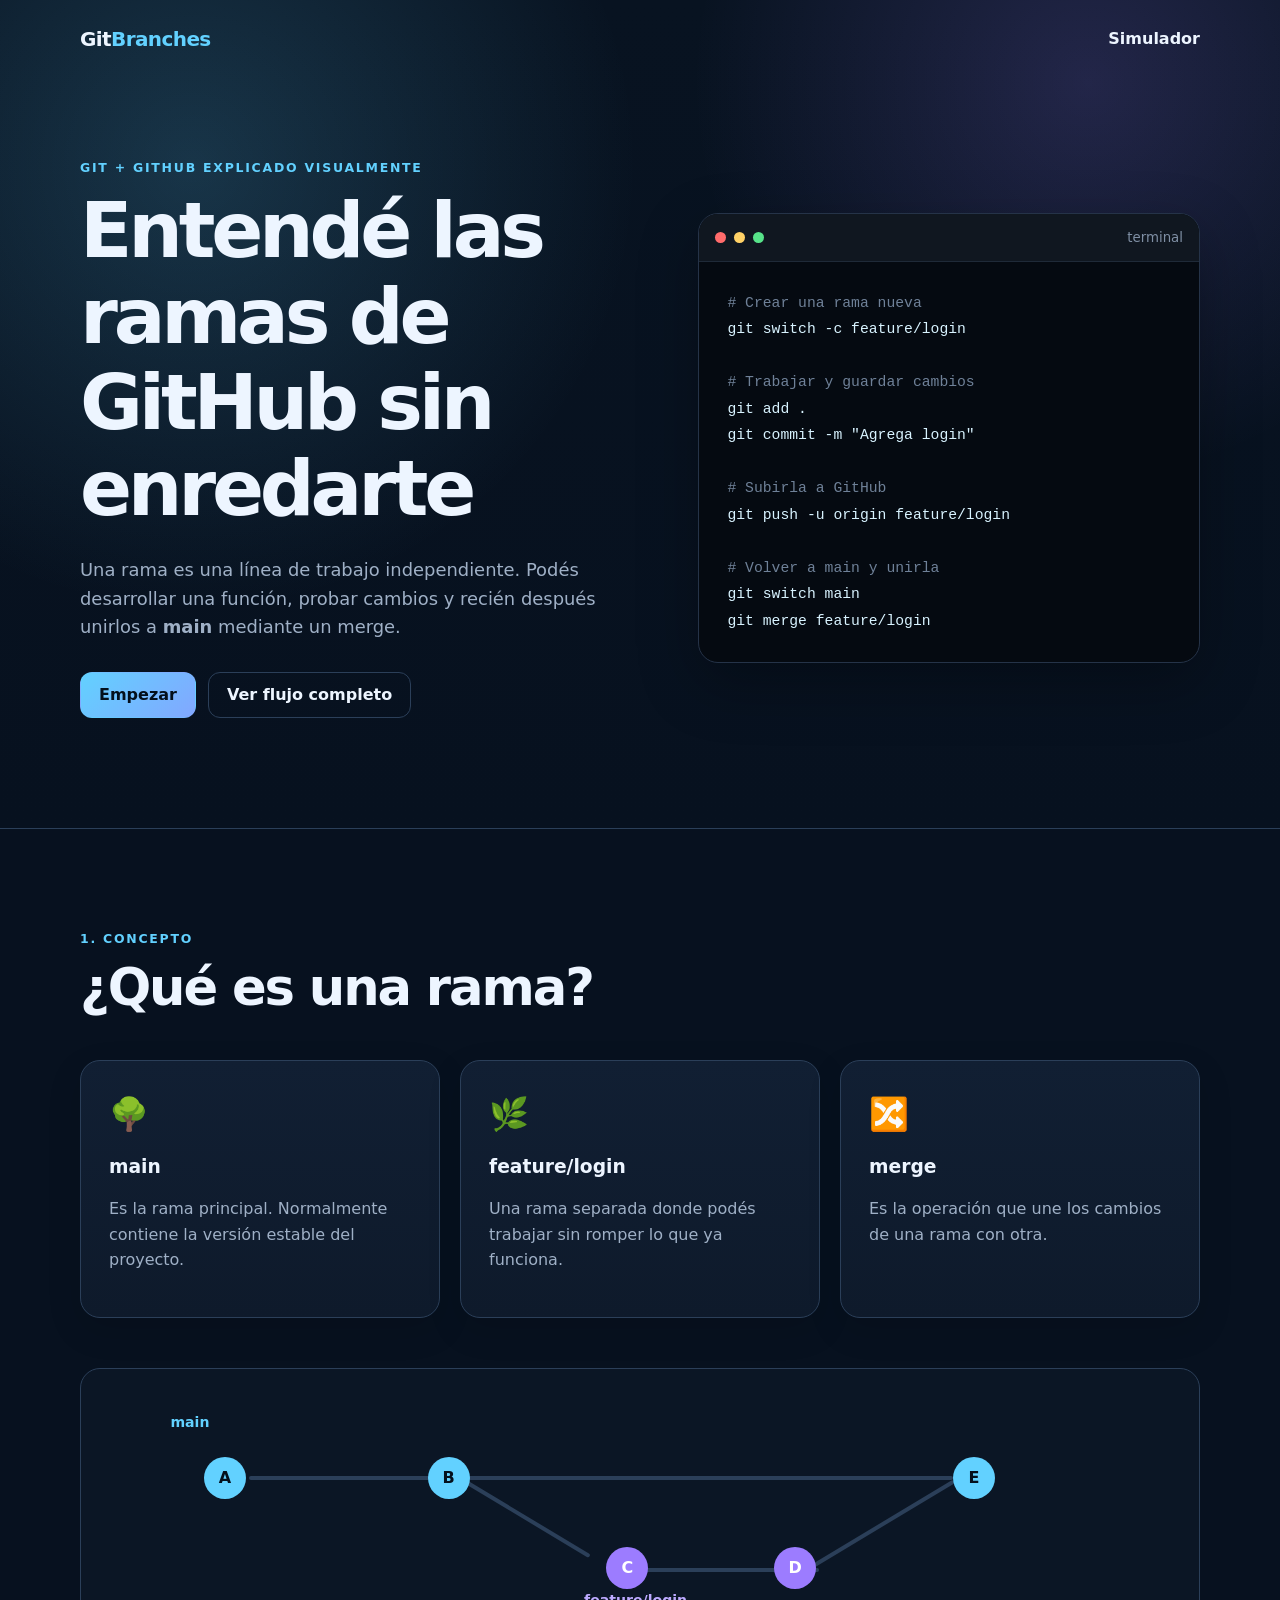
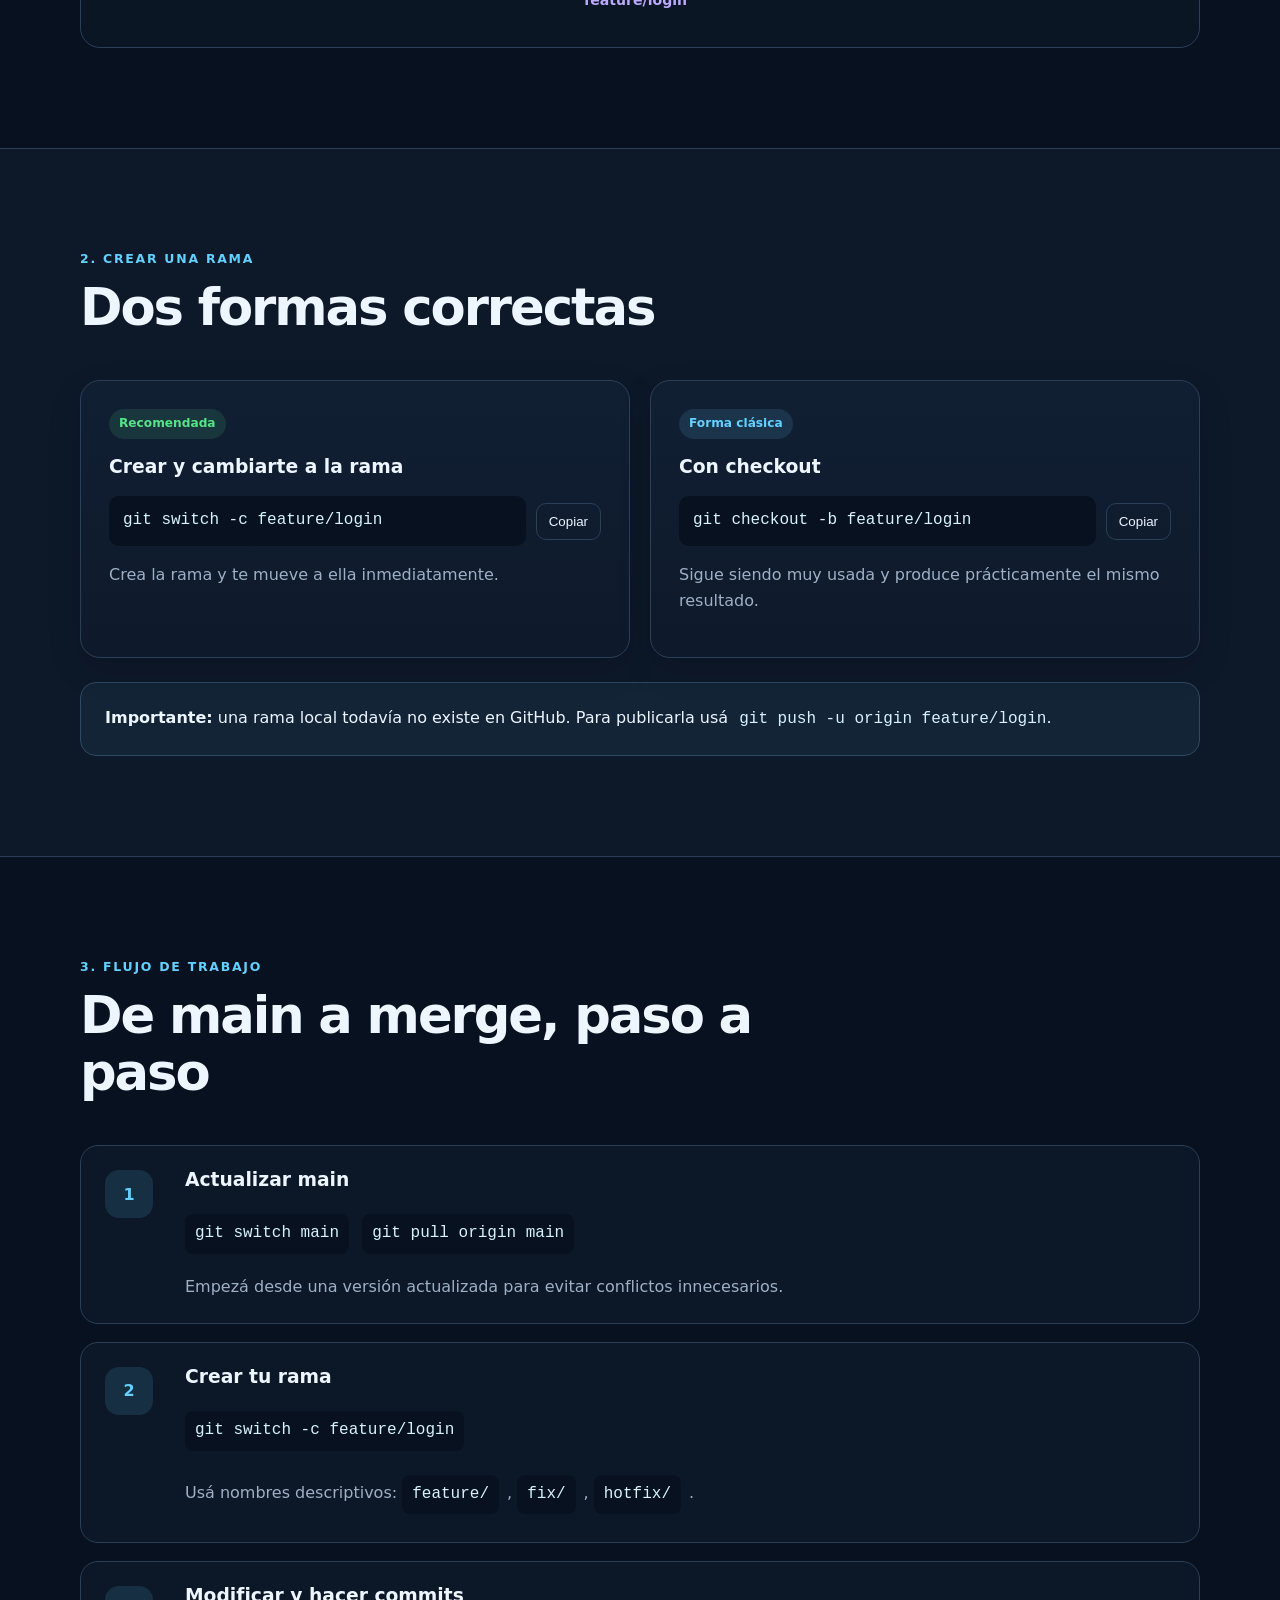
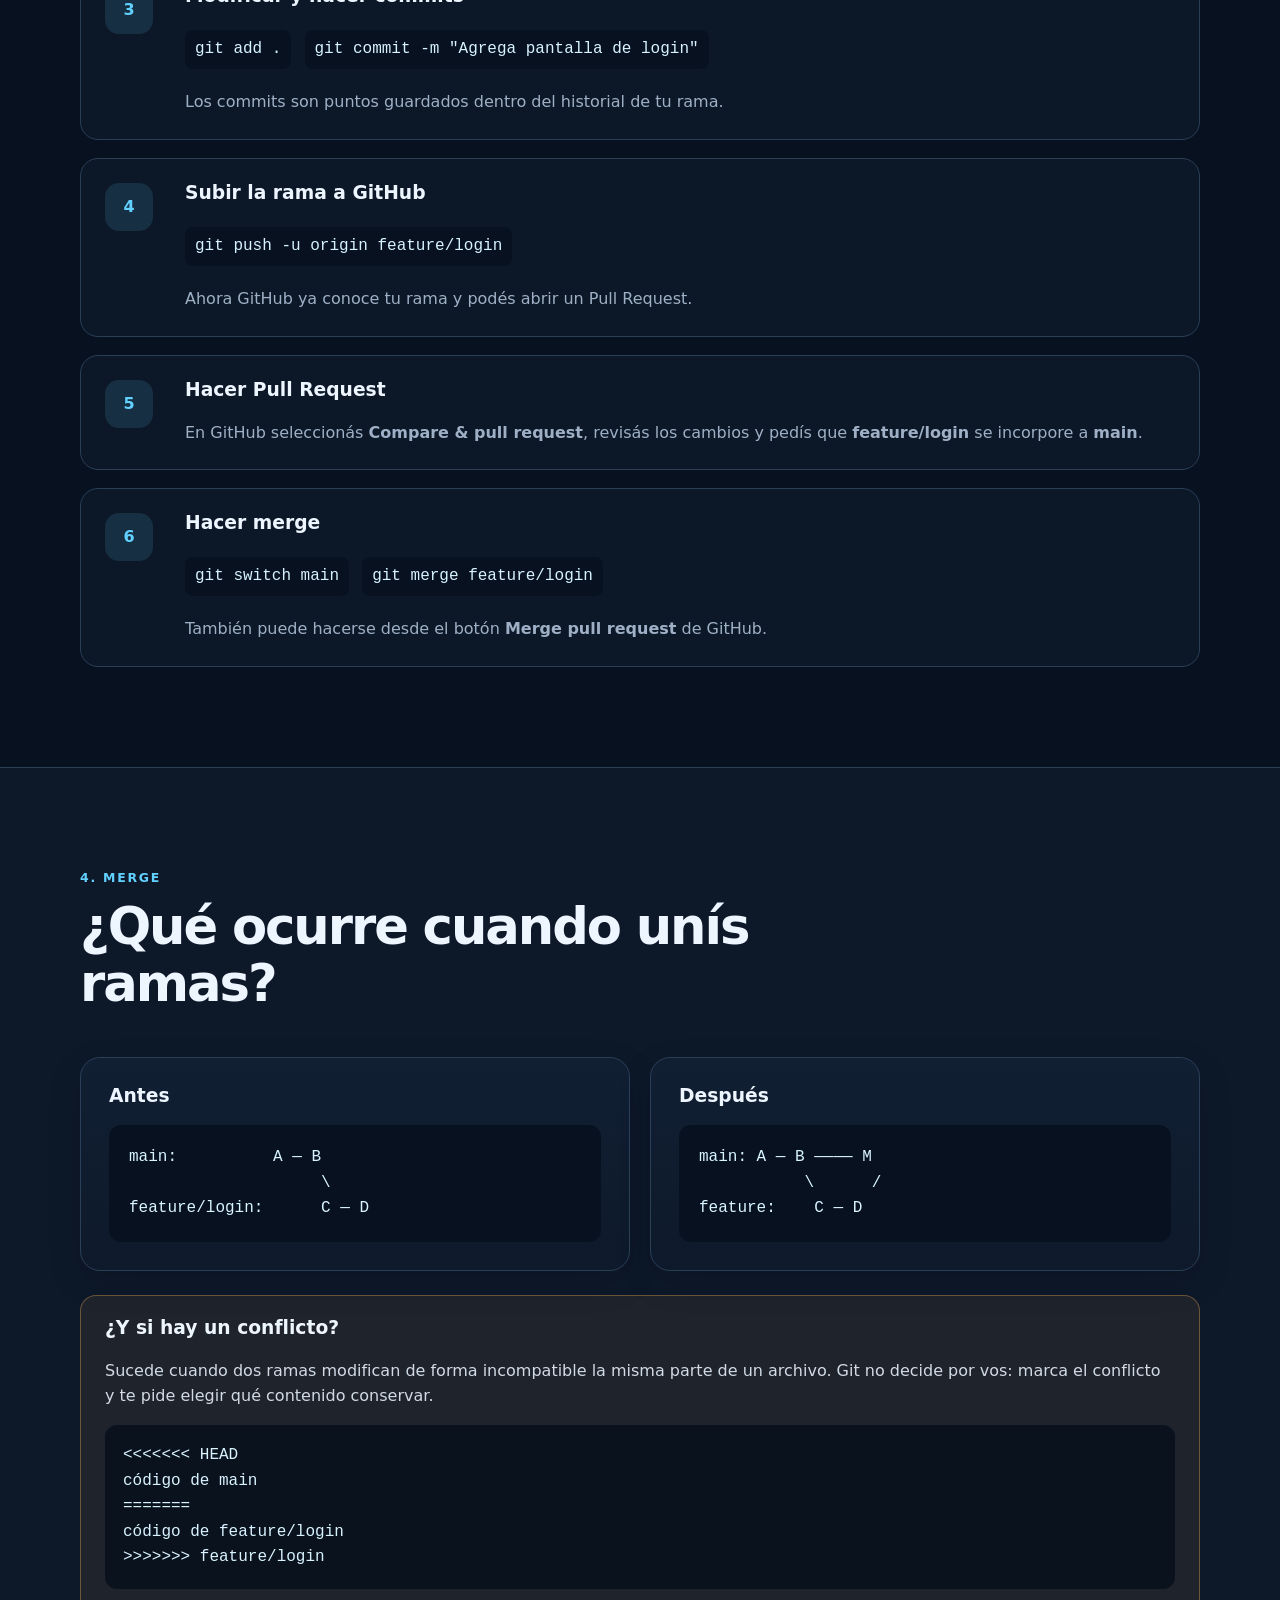
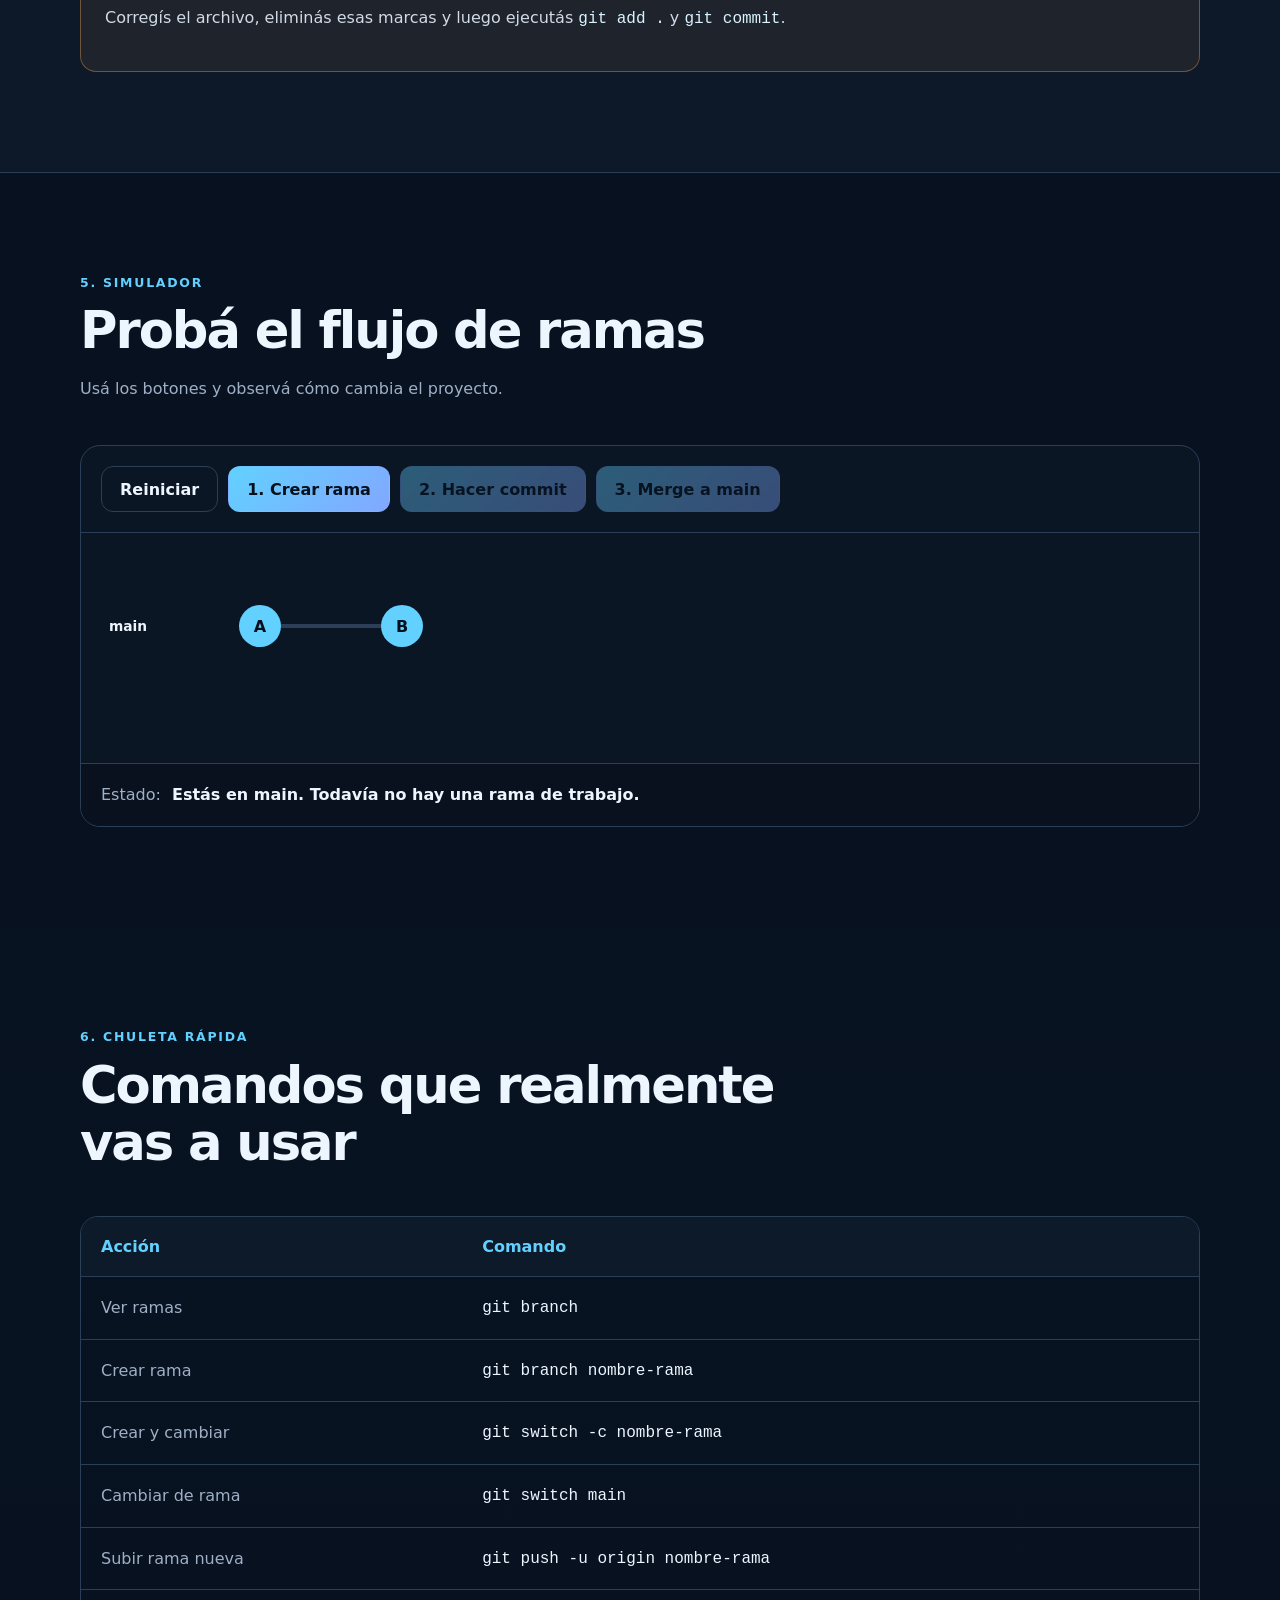
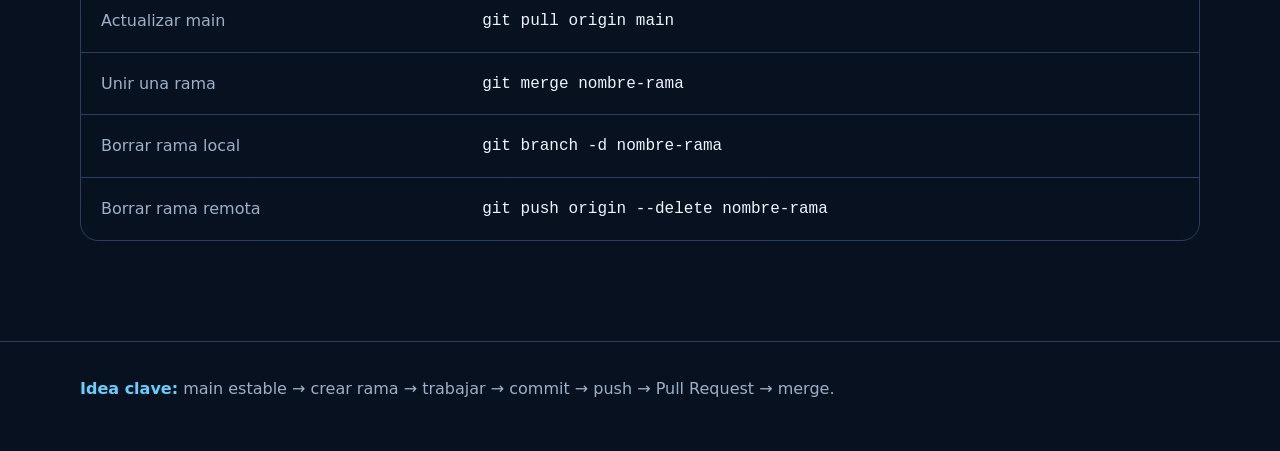
==== index.html @ 7e365fa4 "inicio" ====
<!DOCTYPE html>
<html lang="es">
<head>
  <meta charset="UTF-8" />
  <meta name="viewport" content="width=device-width, initial-scale=1.0" />
  <title>GitHub Branches — Guía Visual</title>
  <link rel="stylesheet" href="styles.css" />
</head>
<body>
  <header class="hero">
    <nav class="nav container">
      <div class="brand">Git<span>Branches</span></div>
      <a class="nav-link" href="#simulador">Simulador</a>
    </nav>

    <div class="container hero-grid">
      <section>
        <p class="eyebrow">Git + GitHub explicado visualmente</p>
        <h1>Entendé las ramas de GitHub sin enredarte</h1>
        <p class="hero-copy">
          Una rama es una línea de trabajo independiente. Podés desarrollar una función,
          probar cambios y recién después unirlos a <strong>main</strong> mediante un merge.
        </p>
        <div class="hero-actions">
          <a href="#concepto" class="btn btn-primary">Empezar</a>
          <a href="#flujo" class="btn btn-secondary">Ver flujo completo</a>
        </div>
      </section>

      <section class="terminal-card" aria-label="Ejemplo de comandos Git">
        <div class="terminal-top">
          <span></span><span></span><span></span>
          <small>terminal</small>
        </div>
        <pre><code><span class="muted"># Crear una rama nueva</span>
git switch -c feature/login

<span class="muted"># Trabajar y guardar cambios</span>
git add .
git commit -m "Agrega login"

<span class="muted"># Subirla a GitHub</span>
git push -u origin feature/login

<span class="muted"># Volver a main y unirla</span>
git switch main
git merge feature/login</code></pre>
      </section>
    </div>
  </header>

  <main>
    <section id="concepto" class="section container">
      <div class="section-heading">
        <p class="eyebrow">1. Concepto</p>
        <h2>¿Qué es una rama?</h2>
      </div>

      <div class="cards three">
        <article class="card">
          <div class="icon">🌳</div>
          <h3>main</h3>
          <p>Es la rama principal. Normalmente contiene la versión estable del proyecto.</p>
        </article>
        <article class="card">
          <div class="icon">🌿</div>
          <h3>feature/login</h3>
          <p>Una rama separada donde podés trabajar sin romper lo que ya funciona.</p>
        </article>
        <article class="card">
          <div class="icon">🔀</div>
          <h3>merge</h3>
          <p>Es la operación que une los cambios de una rama con otra.</p>
        </article>
      </div>

      <div class="branch-diagram" aria-label="Diagrama de ramas">
        <div class="branch-label main-label">main</div>
        <div class="commit main">A</div>
        <div class="line horizontal line-main-1"></div>
        <div class="commit main c2">B</div>
        <div class="line split-line"></div>
        <div class="line feature-line"></div>
        <div class="commit feature f1">C</div>
        <div class="line horizontal line-feature"></div>
        <div class="commit feature f2">D</div>
        <div class="line merge-line"></div>
        <div class="commit main c3">E</div>
        <div class="branch-label feature-label">feature/login</div>
      </div>
    </section>

    <section class="section alt" id="crear">
      <div class="container">
        <div class="section-heading">
          <p class="eyebrow">2. Crear una rama</p>
          <h2>Dos formas correctas</h2>
        </div>

        <div class="cards two">
          <article class="card code-card">
            <span class="pill">Recomendada</span>
            <h3>Crear y cambiarte a la rama</h3>
            <div class="command-row">
              <code>git switch -c feature/login</code>
              <button class="copy-btn" data-copy="git switch -c feature/login">Copiar</button>
            </div>
            <p>Crea la rama y te mueve a ella inmediatamente.</p>
          </article>

          <article class="card code-card">
            <span class="pill neutral">Forma clásica</span>
            <h3>Con checkout</h3>
            <div class="command-row">
              <code>git checkout -b feature/login</code>
              <button class="copy-btn" data-copy="git checkout -b feature/login">Copiar</button>
            </div>
            <p>Sigue siendo muy usada y produce prácticamente el mismo resultado.</p>
          </article>
        </div>

        <div class="tip">
          <strong>Importante:</strong> una rama local todavía no existe en GitHub. Para publicarla usá
          <code>git push -u origin feature/login</code>.
        </div>
      </div>
    </section>

    <section id="flujo" class="section container">
      <div class="section-heading">
        <p class="eyebrow">3. Flujo de trabajo</p>
        <h2>De main a merge, paso a paso</h2>
      </div>

      <div class="timeline">
        <article class="step">
          <span class="step-number">1</span>
          <div>
            <h3>Actualizar main</h3>
            <code>git switch main</code>
            <code>git pull origin main</code>
            <p>Empezá desde una versión actualizada para evitar conflictos innecesarios.</p>
          </div>
        </article>

        <article class="step">
          <span class="step-number">2</span>
          <div>
            <h3>Crear tu rama</h3>
            <code>git switch -c feature/login</code>
            <p>Usá nombres descriptivos: <code>feature/</code>, <code>fix/</code>, <code>hotfix/</code>.</p>
          </div>
        </article>

        <article class="step">
          <span class="step-number">3</span>
          <div>
            <h3>Modificar y hacer commits</h3>
            <code>git add .</code>
            <code>git commit -m "Agrega pantalla de login"</code>
            <p>Los commits son puntos guardados dentro del historial de tu rama.</p>
          </div>
        </article>

        <article class="step">
          <span class="step-number">4</span>
          <div>
            <h3>Subir la rama a GitHub</h3>
            <code>git push -u origin feature/login</code>
            <p>Ahora GitHub ya conoce tu rama y podés abrir un Pull Request.</p>
          </div>
        </article>

        <article class="step">
          <span class="step-number">5</span>
          <div>
            <h3>Hacer Pull Request</h3>
            <p>
              En GitHub seleccionás <strong>Compare & pull request</strong>, revisás los cambios y pedís que
              <strong>feature/login</strong> se incorpore a <strong>main</strong>.
            </p>
          </div>
        </article>

        <article class="step">
          <span class="step-number">6</span>
          <div>
            <h3>Hacer merge</h3>
            <code>git switch main</code>
            <code>git merge feature/login</code>
            <p>También puede hacerse desde el botón <strong>Merge pull request</strong> de GitHub.</p>
          </div>
        </article>
      </div>
    </section>

    <section class="section alt" id="merge">
      <div class="container">
        <div class="section-heading">
          <p class="eyebrow">4. Merge</p>
          <h2>¿Qué ocurre cuando unís ramas?</h2>
        </div>

        <div class="comparison">
          <article class="card">
            <h3>Antes</h3>
            <pre class="mini-terminal">main:          A — B
                    \
feature/login:      C — D</pre>
          </article>
          <article class="card">
            <h3>Después</h3>
            <pre class="mini-terminal">main: A — B ———— M
           \      /
feature:    C — D</pre>
          </article>
        </div>

        <div class="warning">
          <h3>¿Y si hay un conflicto?</h3>
          <p>
            Sucede cuando dos ramas modifican de forma incompatible la misma parte de un archivo.
            Git no decide por vos: marca el conflicto y te pide elegir qué contenido conservar.
          </p>
          <pre><code>&lt;&lt;&lt;&lt;&lt;&lt;&lt; HEAD
código de main
=======
código de feature/login
&gt;&gt;&gt;&gt;&gt;&gt;&gt; feature/login</code></pre>
          <p>
            Corregís el archivo, eliminás esas marcas y luego ejecutás
            <code>git add .</code> y <code>git commit</code>.
          </p>
        </div>
      </div>
    </section>

    <section id="simulador" class="section container">
      <div class="section-heading">
        <p class="eyebrow">5. Simulador</p>
        <h2>Probá el flujo de ramas</h2>
        <p>Usá los botones y observá cómo cambia el proyecto.</p>
      </div>

      <div class="simulator">
        <div class="sim-controls">
          <button id="resetBtn" class="btn btn-secondary">Reiniciar</button>
          <button id="branchBtn" class="btn btn-primary">1. Crear rama</button>
          <button id="commitBtn" class="btn btn-primary" disabled>2. Hacer commit</button>
          <button id="mergeBtn" class="btn btn-primary" disabled>3. Merge a main</button>
        </div>

        <div class="sim-stage">
          <div class="sim-row main-row">
            <strong>main</strong>
            <div class="sim-node">A</div>
            <div class="sim-path"></div>
            <div class="sim-node">B</div>
            <div id="mergePath" class="sim-path hidden"></div>
            <div id="mergeNode" class="sim-node merge-node hidden">M</div>
          </div>

          <div id="featureRow" class="sim-row feature-row hidden">
            <strong>feature/login</strong>
            <div class="spacer"></div>
            <div class="branch-drop"></div>
            <div id="featureNode" class="sim-node feature-node">C</div>
            <div id="featureCommitPath" class="sim-path hidden"></div>
            <div id="featureCommitNode" class="sim-node feature-node hidden">D</div>
          </div>
        </div>

        <div class="sim-status">
          <span>Estado:</span>
          <strong id="simStatus">Estás en main. Todavía no hay una rama de trabajo.</strong>
        </div>
      </div>
    </section>

    <section class="section cheat-section">
      <div class="container">
        <div class="section-heading">
          <p class="eyebrow">6. Chuleta rápida</p>
          <h2>Comandos que realmente vas a usar</h2>
        </div>

        <div class="table-wrap">
          <table>
            <thead>
              <tr>
                <th>Acción</th>
                <th>Comando</th>
              </tr>
            </thead>
            <tbody>
              <tr><td>Ver ramas</td><td><code>git branch</code></td></tr>
              <tr><td>Crear rama</td><td><code>git branch nombre-rama</code></td></tr>
              <tr><td>Crear y cambiar</td><td><code>git switch -c nombre-rama</code></td></tr>
              <tr><td>Cambiar de rama</td><td><code>git switch main</code></td></tr>
              <tr><td>Subir rama nueva</td><td><code>git push -u origin nombre-rama</code></td></tr>
              <tr><td>Actualizar main</td><td><code>git pull origin main</code></td></tr>
              <tr><td>Unir una rama</td><td><code>git merge nombre-rama</code></td></tr>
              <tr><td>Borrar rama local</td><td><code>git branch -d nombre-rama</code></td></tr>
              <tr><td>Borrar rama remota</td><td><code>git push origin --delete nombre-rama</code></td></tr>
            </tbody>
          </table>
        </div>
      </div>
    </section>
  </main>

  <footer>
    <div class="container">
      <strong>Idea clave:</strong> main estable → crear rama → trabajar → commit → push → Pull Request → merge.
    </div>
  </footer>

  <div id="toast" class="toast">Comando copiado</div>
  <script src="script.js"></script>
</body>
</html>
---- styles.css ----
:root {
  --bg: #07111f;
  --bg-soft: #0d1829;
  --panel: #111f33;
  --panel-2: #17283f;
  --text: #edf5ff;
  --muted: #9fb0c6;
  --accent: #62d1ff;
  --accent-2: #9c7cff;
  --green: #57e389;
  --orange: #ffb454;
  --red: #ff6b7a;
  --line: #2b3f59;
  --radius: 20px;
  --shadow: 0 20px 60px rgba(0, 0, 0, .28);
}

* { box-sizing: border-box; }
html { scroll-behavior: smooth; }
body {
  margin: 0;
  font-family: Inter, ui-sans-serif, system-ui, -apple-system, BlinkMacSystemFont, "Segoe UI", sans-serif;
  color: var(--text);
  background: var(--bg);
  line-height: 1.6;
}

code, pre { font-family: "SFMono-Regular", Consolas, "Liberation Mono", monospace; }
code { color: #d8f3ff; }

.container { width: min(1120px, calc(100% - 40px)); margin: 0 auto; }

.hero {
  min-height: 92vh;
  background:
    radial-gradient(circle at 15% 20%, rgba(98, 209, 255, .18), transparent 35%),
    radial-gradient(circle at 85% 10%, rgba(156, 124, 255, .18), transparent 30%),
    linear-gradient(180deg, #081321 0%, var(--bg) 100%);
  border-bottom: 1px solid var(--line);
}

.nav {
  height: 78px;
  display: flex;
  align-items: center;
  justify-content: space-between;
}

.brand { font-size: 1.25rem; font-weight: 800; letter-spacing: -.03em; }
.brand span { color: var(--accent); }
.nav-link { color: var(--text); text-decoration: none; font-weight: 700; }

.hero-grid {
  min-height: calc(92vh - 78px);
  display: grid;
  grid-template-columns: 1.05fr .95fr;
  gap: 64px;
  align-items: center;
  padding: 70px 0 100px;
}

.eyebrow {
  margin: 0 0 10px;
  color: var(--accent);
  text-transform: uppercase;
  letter-spacing: .14em;
  font-size: .78rem;
  font-weight: 800;
}

h1, h2, h3 { line-height: 1.12; }
h1 { font-size: clamp(3rem, 6vw, 5.9rem); letter-spacing: -.055em; margin: 0 0 24px; }
h2 { font-size: clamp(2rem, 4vw, 3.4rem); letter-spacing: -.04em; margin: 0; }
h3 { margin-top: 0; }
.hero-copy { max-width: 650px; color: var(--muted); font-size: 1.12rem; }
.hero-actions { display: flex; flex-wrap: wrap; gap: 12px; margin-top: 30px; }

.btn {
  display: inline-flex;
  align-items: center;
  justify-content: center;
  min-height: 46px;
  padding: 0 18px;
  border-radius: 12px;
  border: 1px solid transparent;
  cursor: pointer;
  font: inherit;
  font-weight: 800;
  text-decoration: none;
  transition: transform .2s ease, opacity .2s ease, border-color .2s ease;
}
.btn:hover { transform: translateY(-2px); }
.btn:disabled { opacity: .38; cursor: not-allowed; transform: none; }
.btn-primary { background: linear-gradient(135deg, var(--accent), #82a7ff); color: #04101c; }
.btn-secondary { background: transparent; color: var(--text); border-color: var(--line); }

.terminal-card {
  border-radius: var(--radius);
  background: #050a11;
  border: 1px solid #253348;
  box-shadow: var(--shadow);
  overflow: hidden;
}
.terminal-top {
  display: flex;
  align-items: center;
  gap: 8px;
  padding: 13px 16px;
  background: #101720;
  border-bottom: 1px solid #1f2a38;
}
.terminal-top span { width: 11px; height: 11px; border-radius: 50%; background: #ff6b6b; }
.terminal-top span:nth-child(2) { background: #ffd166; }
.terminal-top span:nth-child(3) { background: #57e389; }
.terminal-top small { margin-left: auto; color: #7f8fa4; }
.terminal-card pre { margin: 0; padding: 28px; overflow-x: auto; font-size: .92rem; line-height: 1.8; }
.muted { color: #6f8198; }

.section { padding: 100px 0; }
.section.alt { background: var(--bg-soft); border-block: 1px solid var(--line); }
.section-heading { max-width: 760px; margin-bottom: 44px; }
.section-heading > p:last-child { color: var(--muted); }

.cards { display: grid; gap: 20px; }
.cards.three { grid-template-columns: repeat(3, 1fr); }
.cards.two { grid-template-columns: repeat(2, 1fr); }
.card {
  padding: 28px;
  background: linear-gradient(180deg, var(--panel), #0e1a2b);
  border: 1px solid var(--line);
  border-radius: var(--radius);
  box-shadow: 0 12px 35px rgba(0, 0, 0, .12);
}
.card p { color: var(--muted); }
.icon { font-size: 2rem; margin-bottom: 16px; }

.branch-diagram {
  position: relative;
  height: 280px;
  margin-top: 50px;
  background: #0b1625;
  border: 1px solid var(--line);
  border-radius: var(--radius);
  overflow: hidden;
}
.commit {
  position: absolute;
  width: 42px;
  height: 42px;
  border-radius: 50%;
  display: grid;
  place-items: center;
  font-weight: 900;
  z-index: 2;
}
.commit.main { background: var(--accent); color: #04101c; top: 88px; left: 11%; }
.commit.c2 { left: 31%; }
.commit.c3 { left: 78%; }
.commit.feature { background: var(--accent-2); top: 178px; color: white; }
.commit.f1 { left: 47%; }
.commit.f2 { left: 62%; }
.line { position: absolute; height: 4px; background: var(--line); border-radius: 999px; transform-origin: left center; }
.line-main-1 { top: 107px; left: 15%; width: 63%; }
.split-line { top: 108px; left: 34%; width: 150px; transform: rotate(31deg); }
.feature-line { top: 199px; left: 50%; width: 16%; }
.merge-line { top: 198px; left: 65%; width: 170px; transform: rotate(-31deg); }
.branch-label { position: absolute; font-weight: 800; font-size: .88rem; }
.main-label { top: 42px; left: 8%; color: var(--accent); }
.feature-label { top: 220px; left: 45%; color: #bdaaff; }

.pill {
  display: inline-block;
  padding: 5px 10px;
  margin-bottom: 18px;
  border-radius: 999px;
  background: rgba(87, 227, 137, .12);
  color: var(--green);
  font-size: .76rem;
  font-weight: 800;
}
.pill.neutral { background: rgba(98, 209, 255, .12); color: var(--accent); }
.command-row { display: flex; gap: 10px; align-items: center; margin: 16px 0; }
.command-row code { flex: 1; padding: 12px 14px; border-radius: 10px; background: #07111f; overflow-x: auto; }
.copy-btn { border: 1px solid var(--line); background: transparent; color: var(--text); border-radius: 10px; padding: 10px 12px; cursor: pointer; }
.tip, .warning {
  margin-top: 24px;
  padding: 22px 24px;
  border-radius: 16px;
  border: 1px solid #2f4963;
  background: rgba(98, 209, 255, .06);
}
.tip code { margin-left: 6px; }

.timeline { position: relative; display: grid; gap: 18px; }
.step {
  display: grid;
  grid-template-columns: 58px 1fr;
  gap: 22px;
  padding: 24px;
  border-radius: 18px;
  background: #0c1828;
  border: 1px solid var(--line);
}
.step-number {
  width: 48px;
  height: 48px;
  border-radius: 14px;
  display: grid;
  place-items: center;
  background: rgba(98, 209, 255, .12);
  color: var(--accent);
  font-weight: 900;
}
.step code { display: inline-block; margin: 4px 8px 4px 0; padding: 7px 10px; background: #07111f; border-radius: 8px; }
.step p { color: var(--muted); margin-bottom: 0; }

.comparison { display: grid; grid-template-columns: 1fr 1fr; gap: 20px; }
.mini-terminal { padding: 20px; margin: 0; border-radius: 12px; background: #07111f; color: #d9f5ff; overflow-x: auto; }
.warning { border-color: rgba(255, 180, 84, .35); background: rgba(255, 180, 84, .07); }
.warning pre { overflow-x: auto; background: #0a121d; padding: 18px; border-radius: 12px; }
.warning p { color: #d1dae5; }

.simulator {
  border: 1px solid var(--line);
  border-radius: var(--radius);
  overflow: hidden;
  background: #0b1625;
}
.sim-controls { display: flex; flex-wrap: wrap; gap: 10px; padding: 20px; border-bottom: 1px solid var(--line); }
.sim-stage { padding: 48px 28px; min-height: 230px; overflow-x: auto; }
.sim-row { min-width: 700px; height: 90px; display: flex; align-items: center; }
.sim-row strong { width: 130px; font-size: .86rem; }
.sim-node { width: 42px; height: 42px; border-radius: 50%; display: grid; place-items: center; font-weight: 900; color: #04101c; background: var(--accent); flex: 0 0 auto; }
.feature-node { background: var(--accent-2); color: white; }
.merge-node { background: var(--green); }
.sim-path { width: 100px; height: 4px; background: var(--line); flex: 0 0 auto; }
.spacer { width: 142px; flex: 0 0 auto; }
.branch-drop { width: 54px; height: 42px; border-left: 4px solid var(--accent-2); border-bottom: 4px solid var(--accent-2); transform: translateY(-23px); flex: 0 0 auto; }
.hidden { display: none !important; }
.sim-status { padding: 18px 20px; border-top: 1px solid var(--line); background: #08111d; color: var(--muted); }
.sim-status strong { color: var(--text); margin-left: 6px; }

.cheat-section { background: linear-gradient(180deg, #081321, #07111f); }
.table-wrap { overflow-x: auto; border: 1px solid var(--line); border-radius: 18px; }
table { width: 100%; border-collapse: collapse; min-width: 650px; }
th, td { padding: 17px 20px; text-align: left; border-bottom: 1px solid var(--line); }
th { color: var(--accent); background: #0d1a2a; }
td { color: var(--muted); }
td code { color: var(--text); }
tr:last-child td { border-bottom: 0; }

footer { padding: 34px 0 50px; border-top: 1px solid var(--line); color: var(--muted); }
footer strong { color: var(--accent); }

.toast {
  position: fixed;
  right: 24px;
  bottom: 24px;
  padding: 12px 16px;
  border-radius: 12px;
  background: #e7f8ff;
  color: #07111f;
  font-weight: 800;
  opacity: 0;
  transform: translateY(12px);
  pointer-events: none;
  transition: .25s ease;
}
.toast.show { opacity: 1; transform: translateY(0); }

@media (max-width: 860px) {
  .hero-grid, .cards.three, .cards.two, .comparison { grid-template-columns: 1fr; }
  .hero-grid { gap: 36px; }
  .branch-diagram { transform-origin: top left; }
}

@media (max-width: 620px) {
  .container { width: min(100% - 24px, 1120px); }
  .section { padding: 72px 0; }
  h1 { font-size: 3.25rem; }
  .hero-grid { padding-top: 35px; }
  .step { grid-template-columns: 1fr; }
  .command-row { align-items: stretch; flex-direction: column; }
  .copy-btn { width: 100%; }
  .branch-diagram { height: 240px; }
}
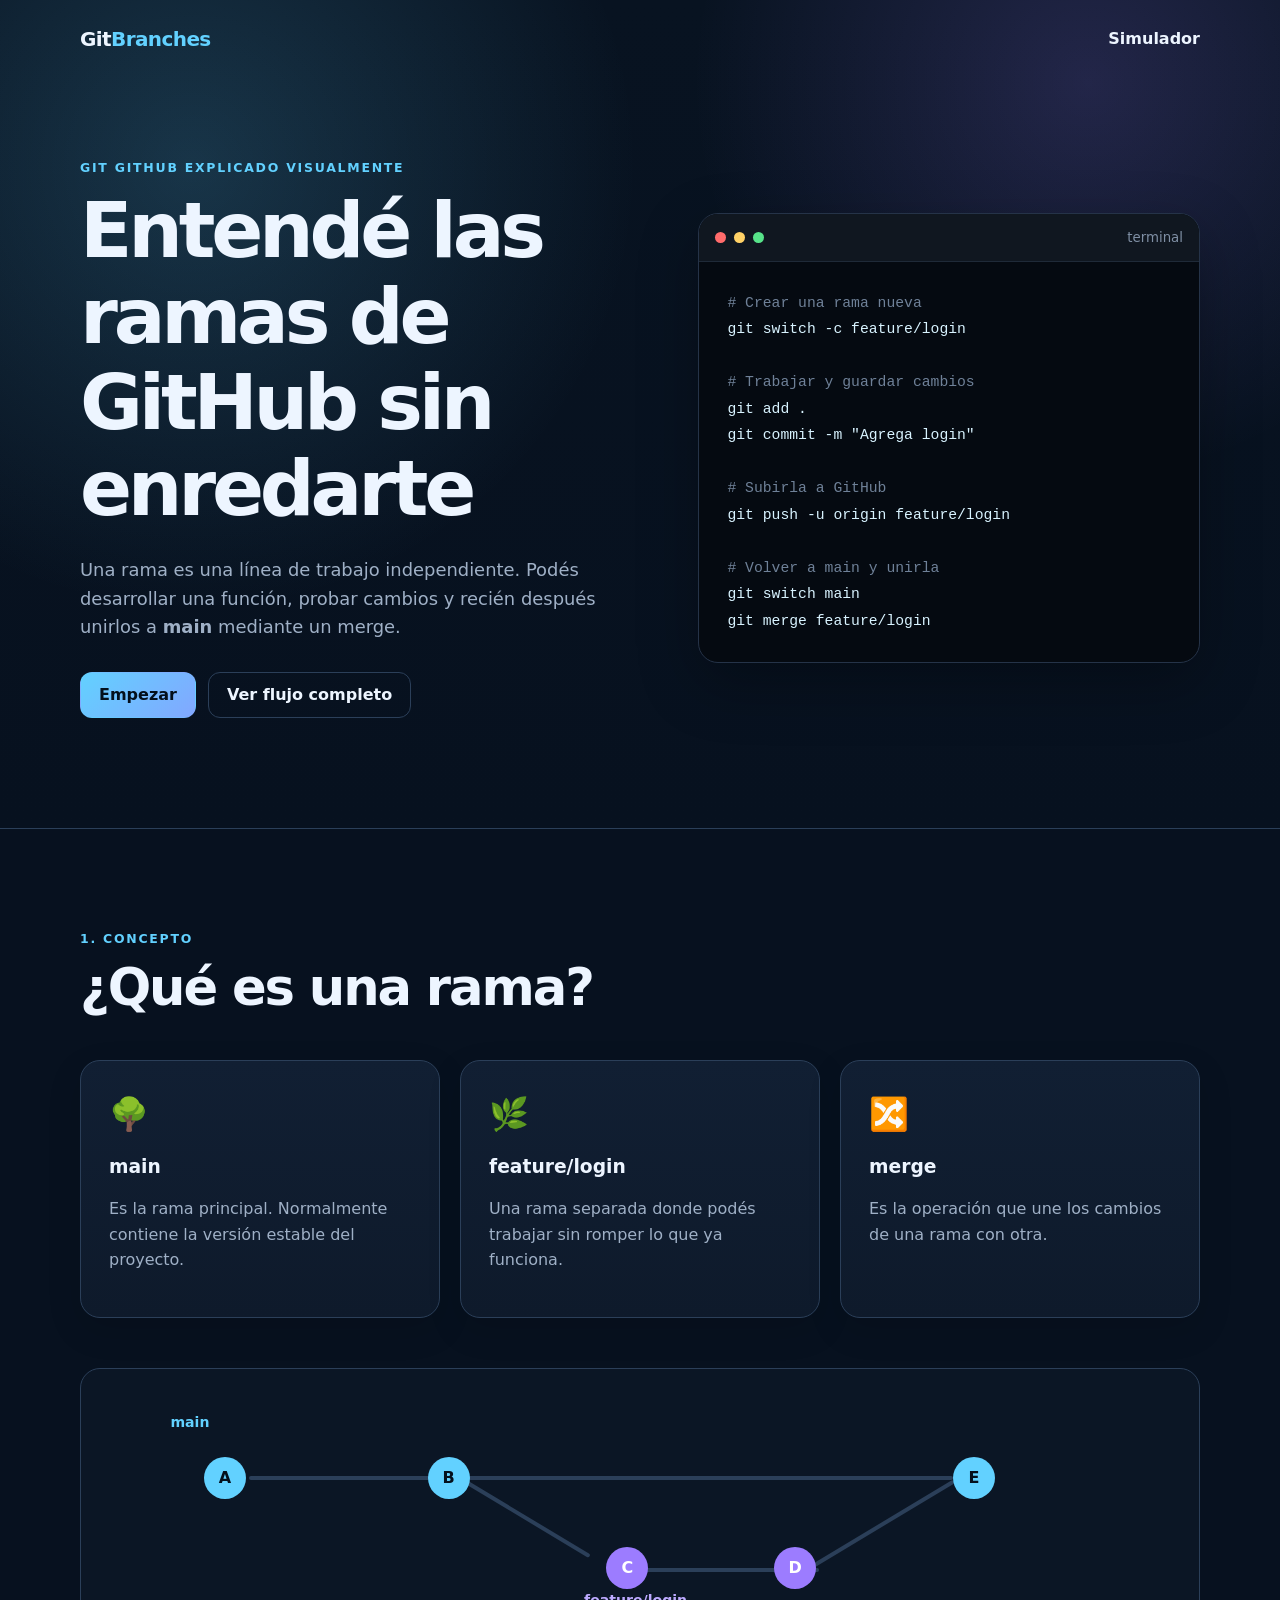
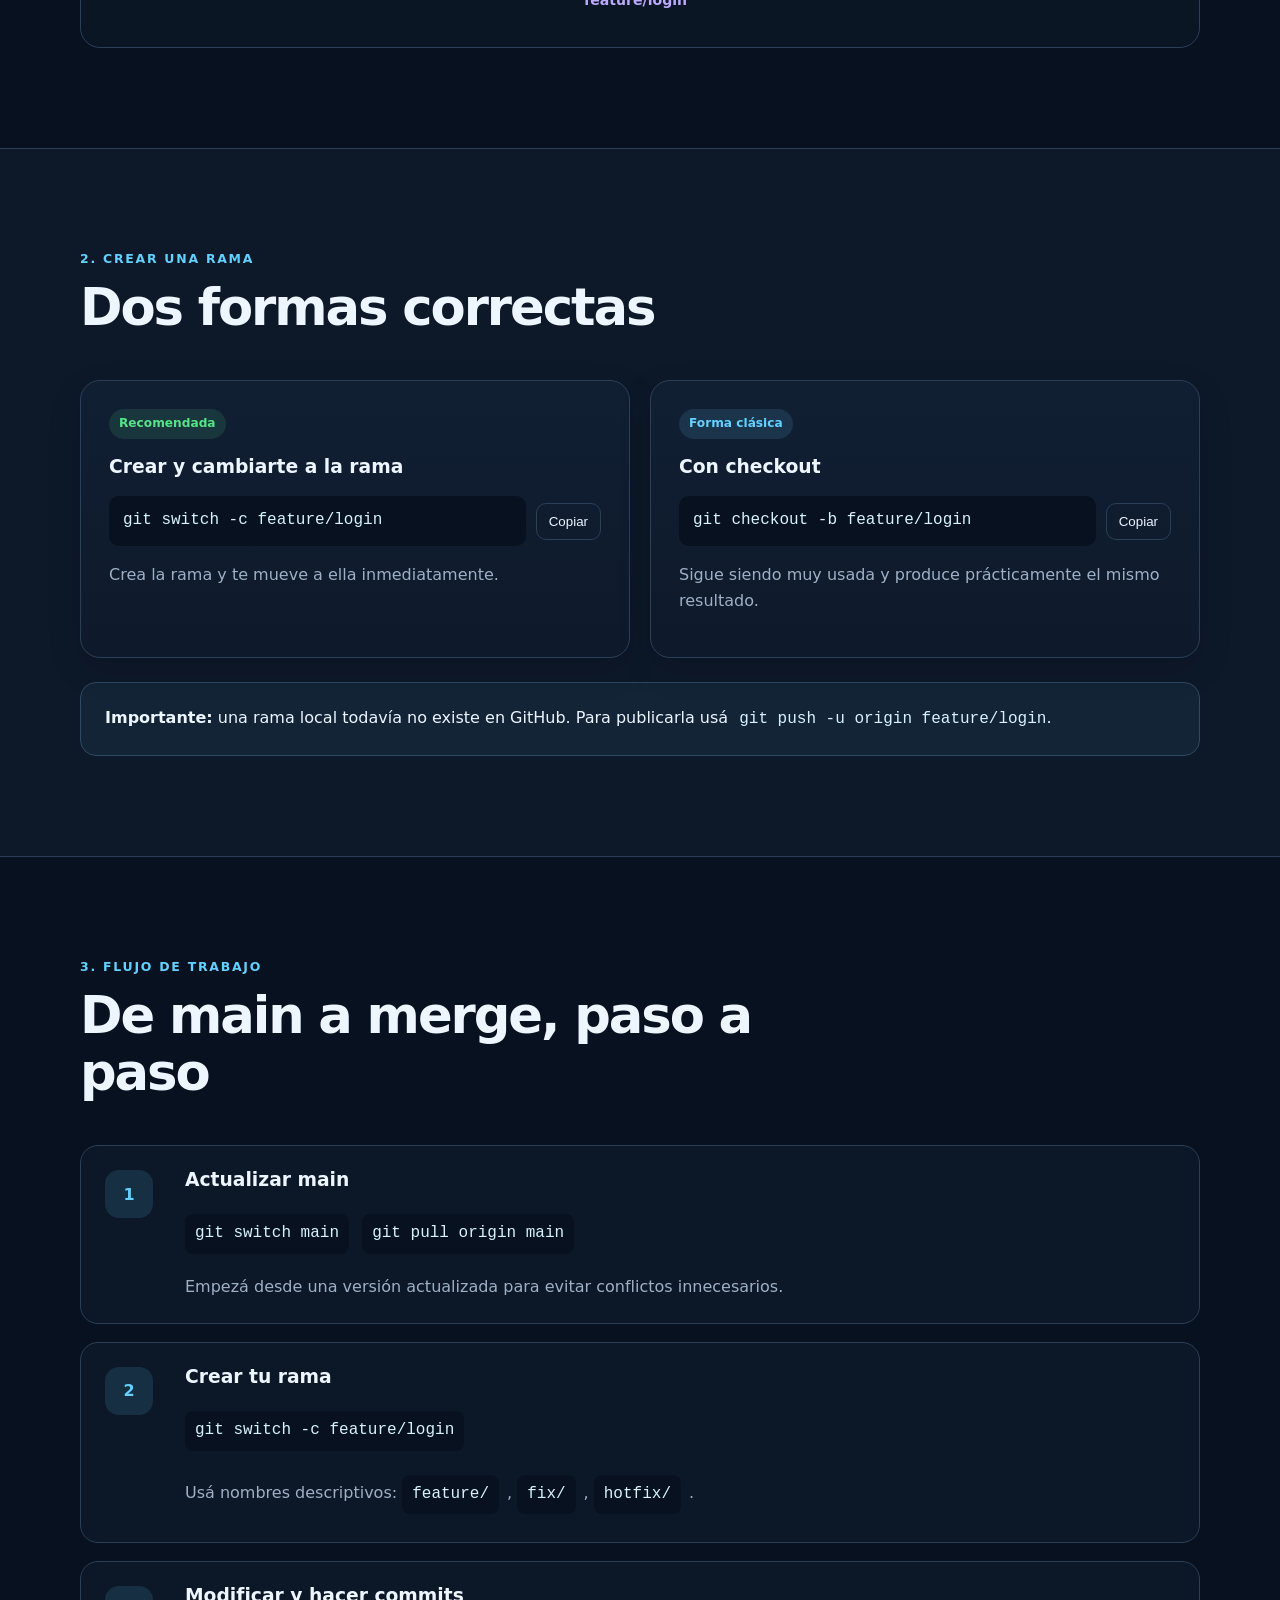
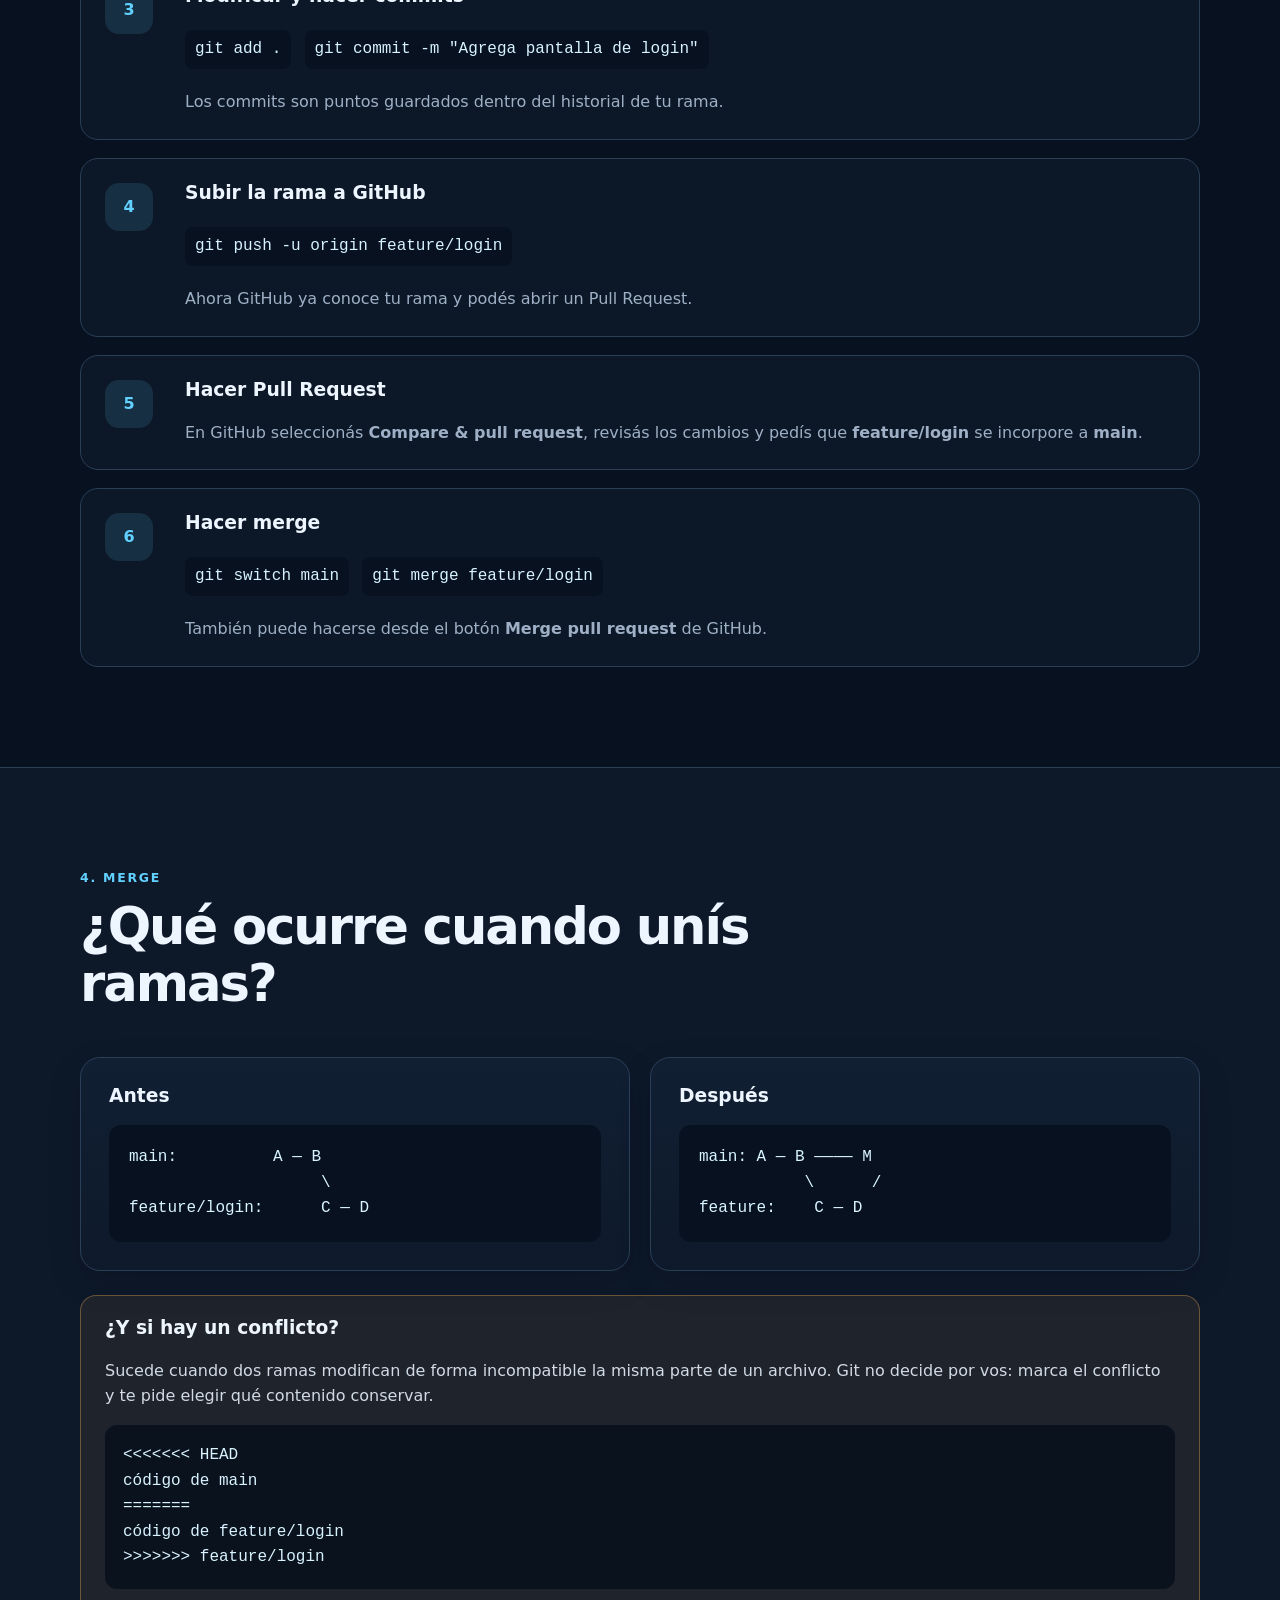
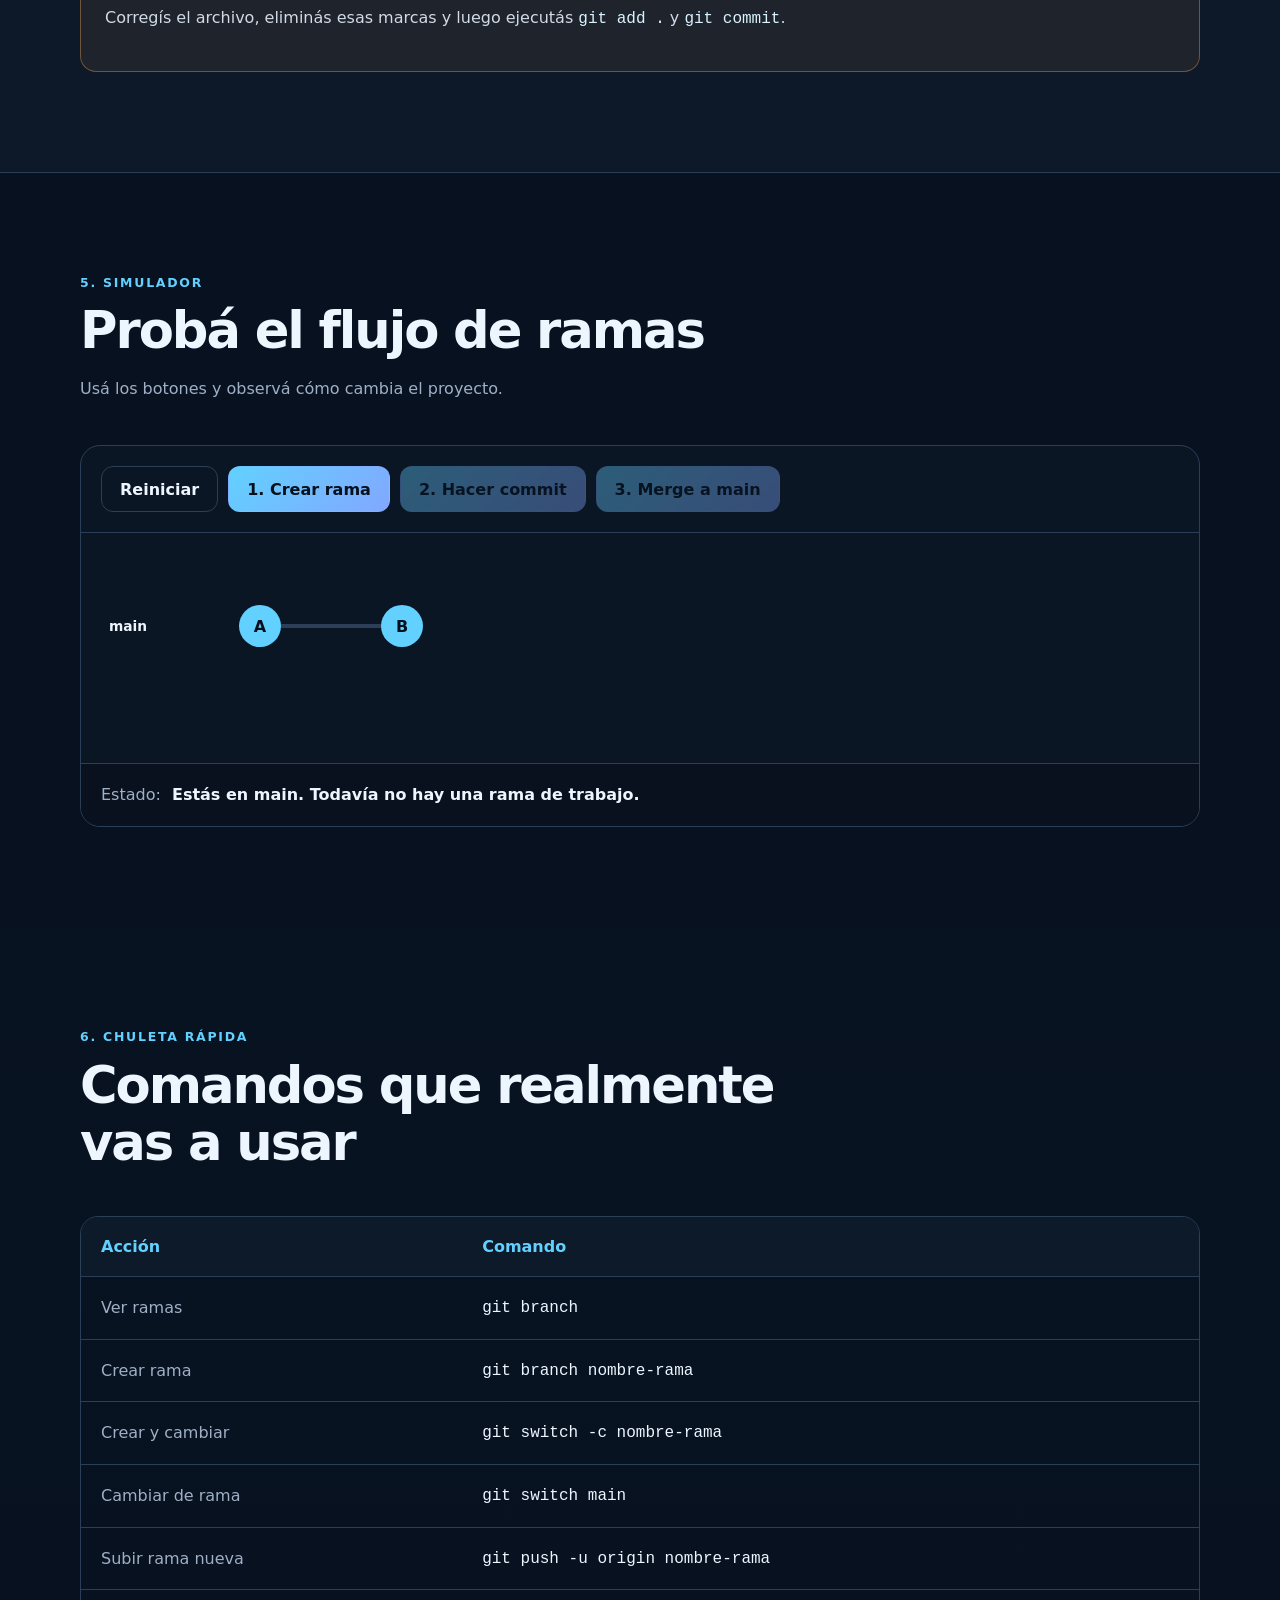
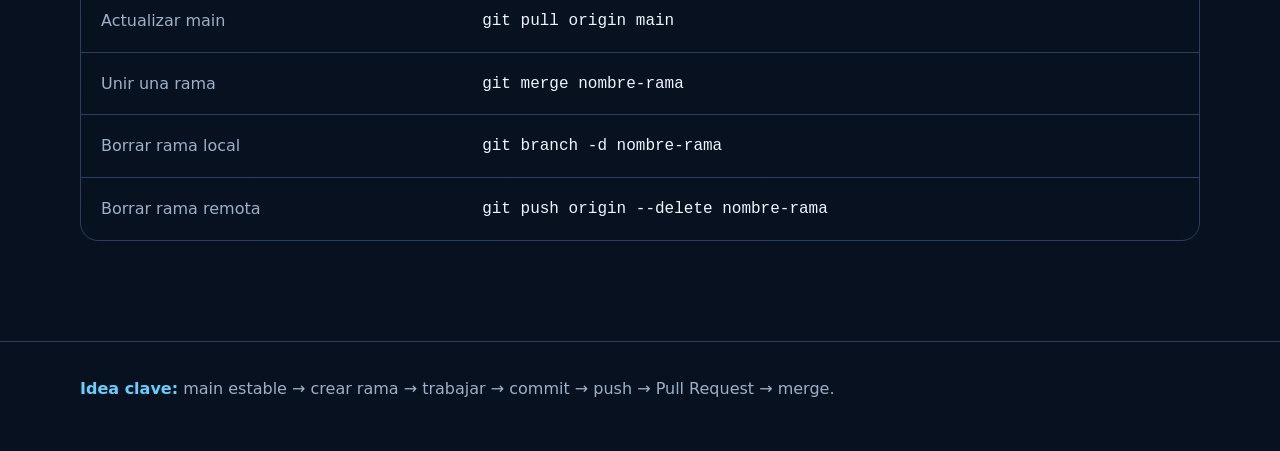
==== commit b941b130: "cambio misterioso" ====
--- a/index.html
+++ b/index.html
@@ -15,7 +15,7 @@
 
     <div class="container hero-grid">
       <section>
-        <p class="eyebrow">Git + GitHub explicado visualmente</p>
+        <p class="eyebrow">Git GitHub explicado visualmente</p>
         <h1>Entendé las ramas de GitHub sin enredarte</h1>
         <p class="hero-copy">
           Una rama es una línea de trabajo independiente. Podés desarrollar una función,
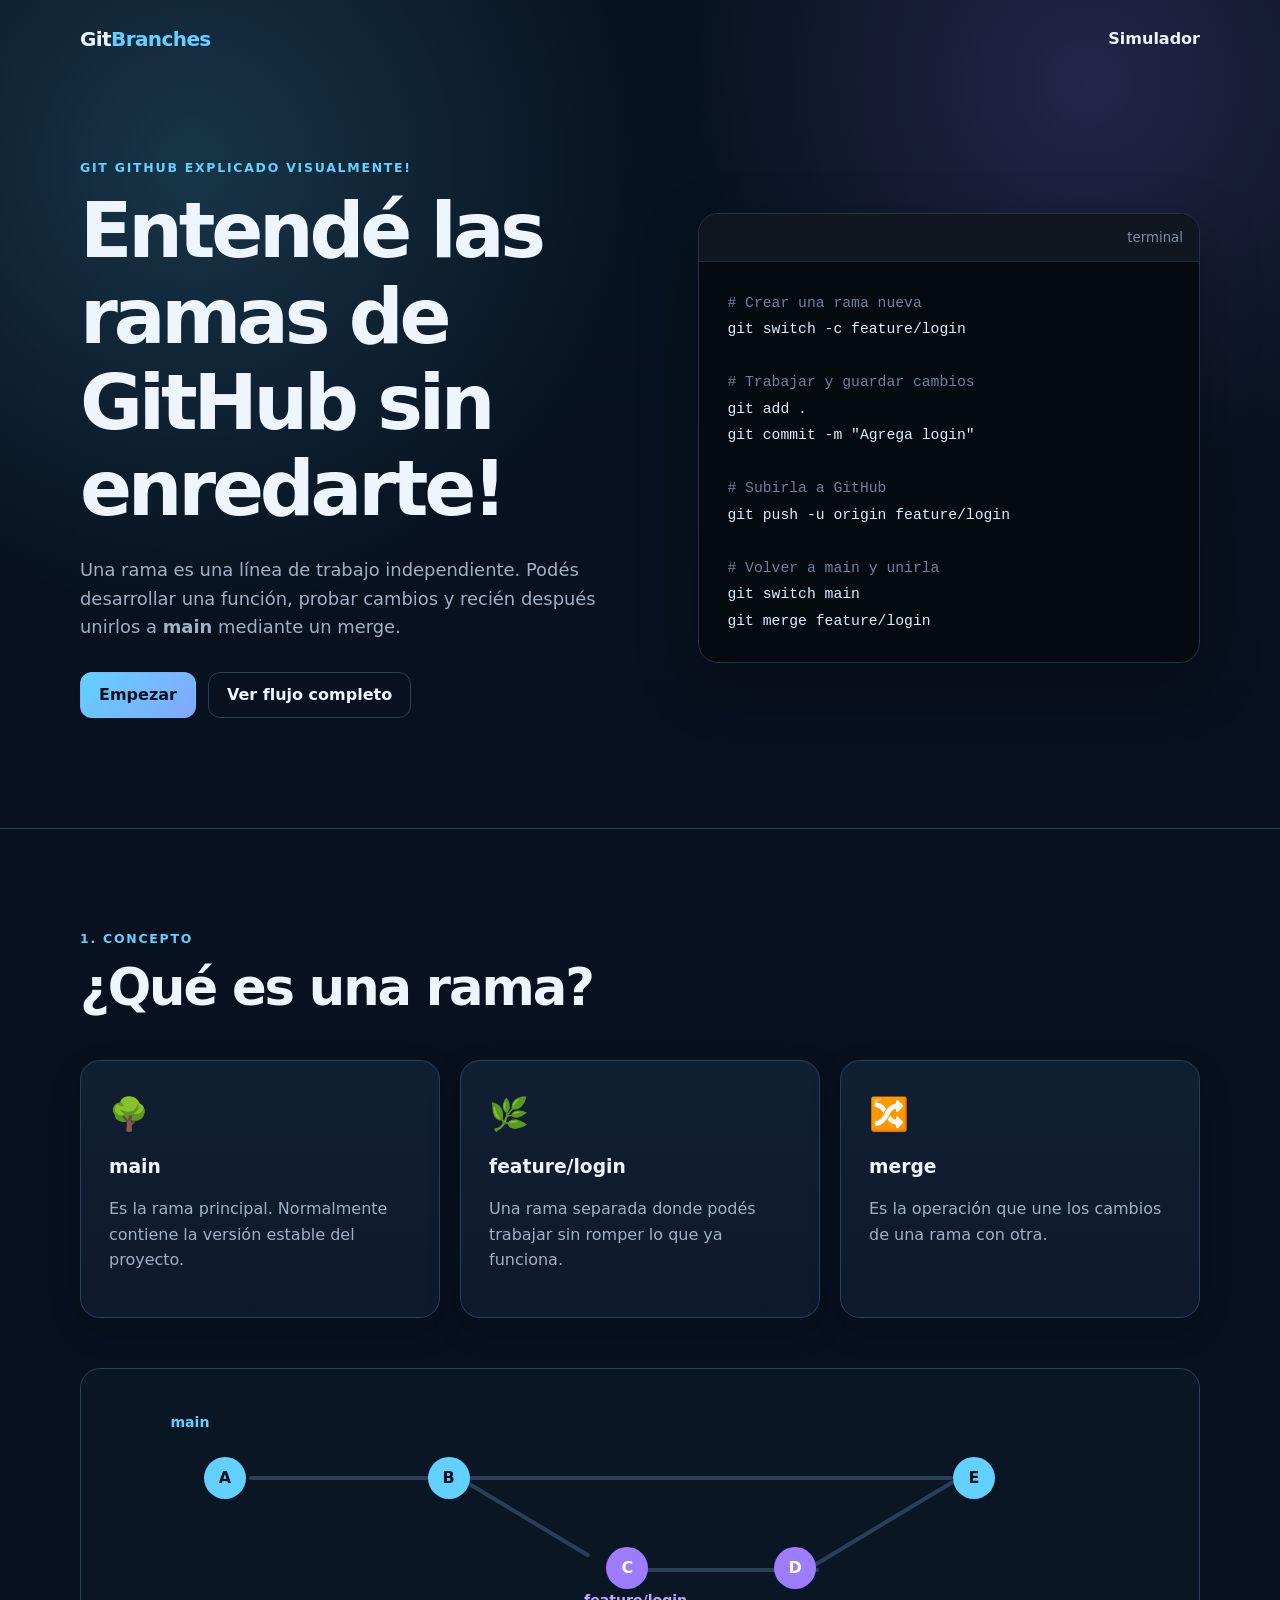
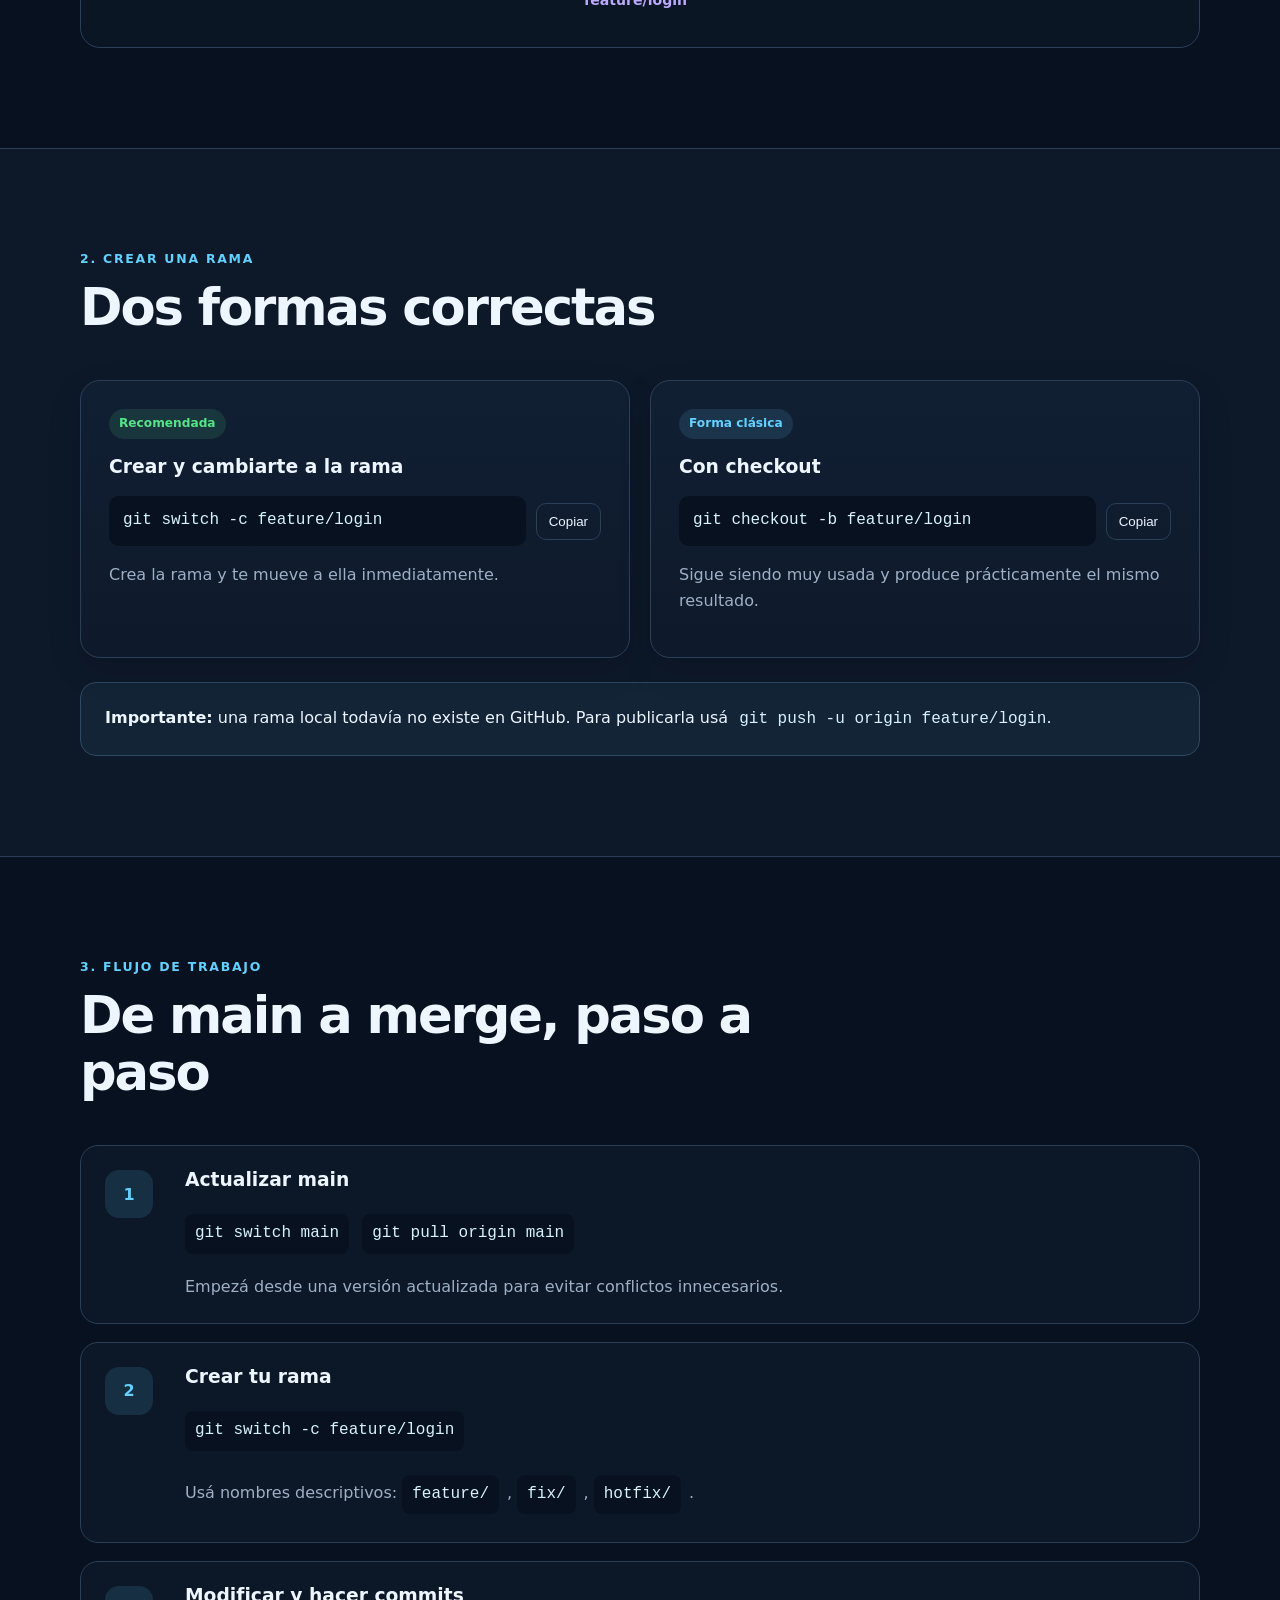
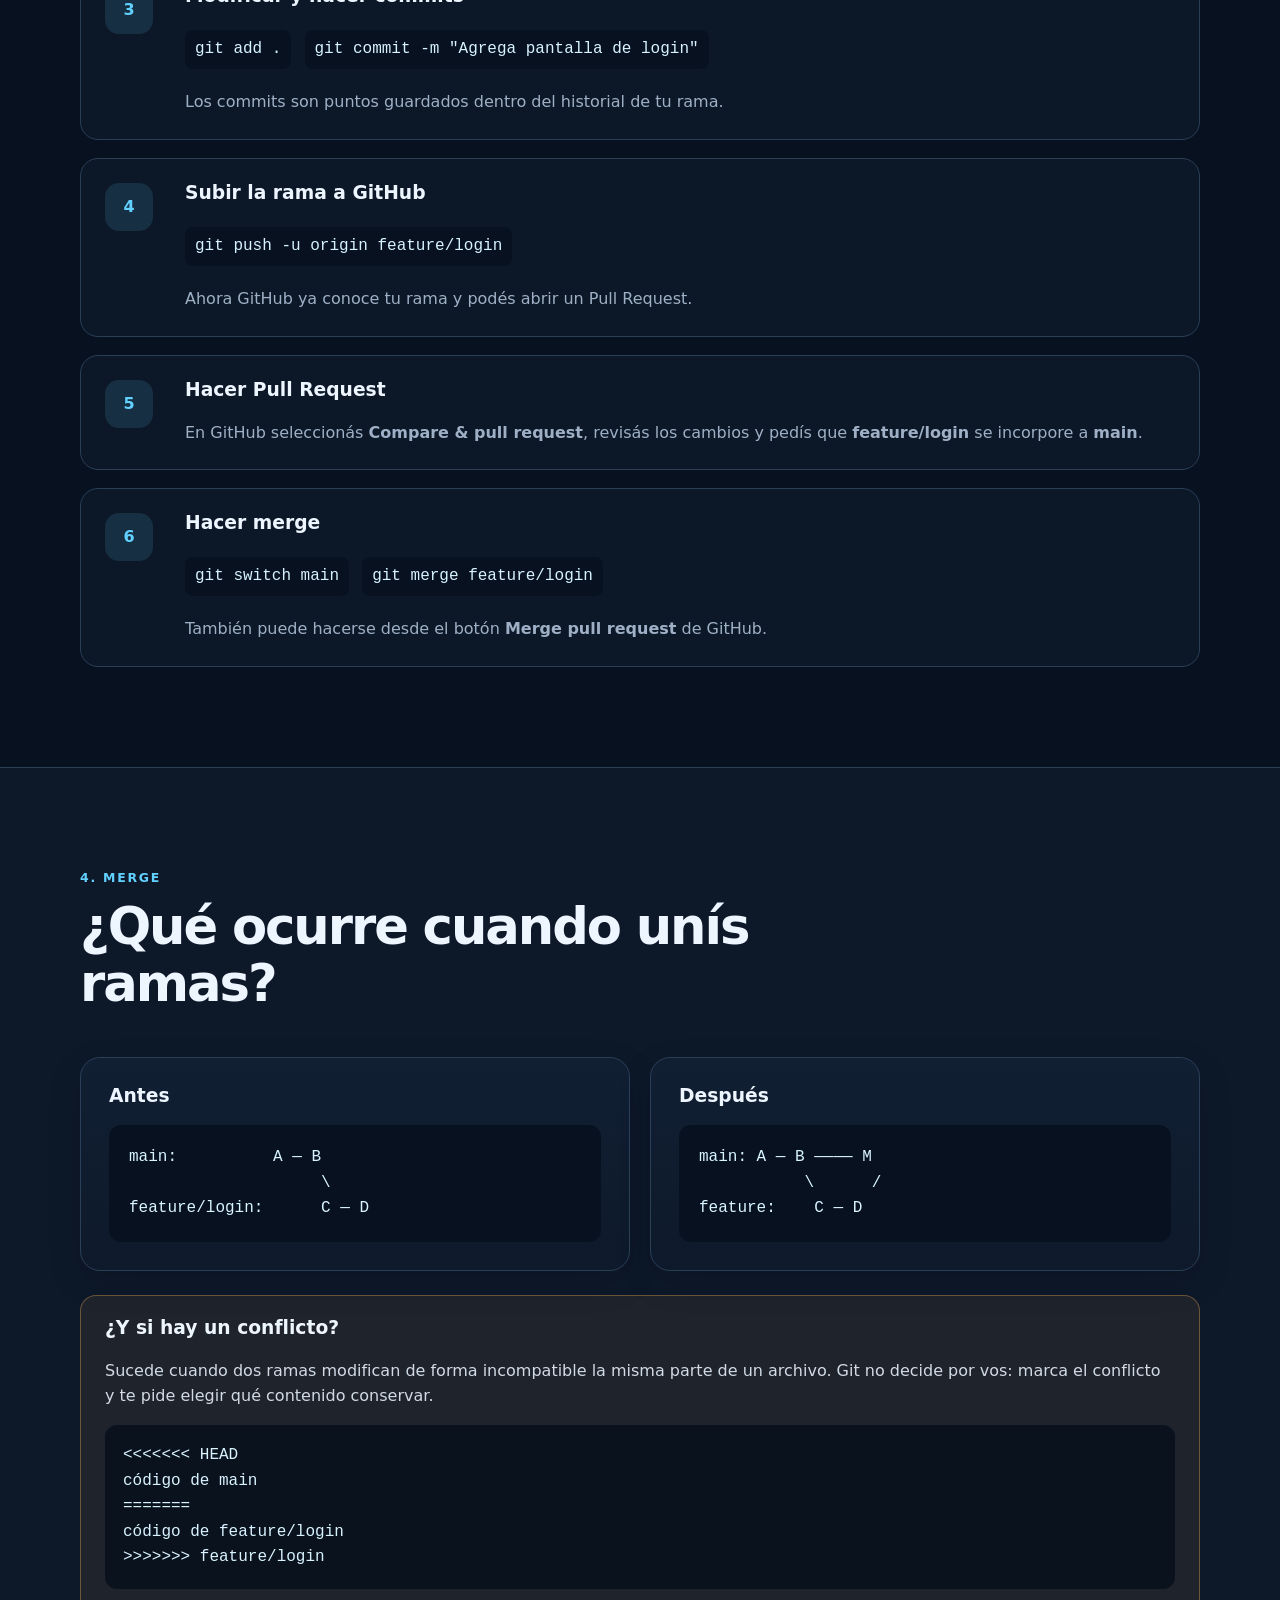
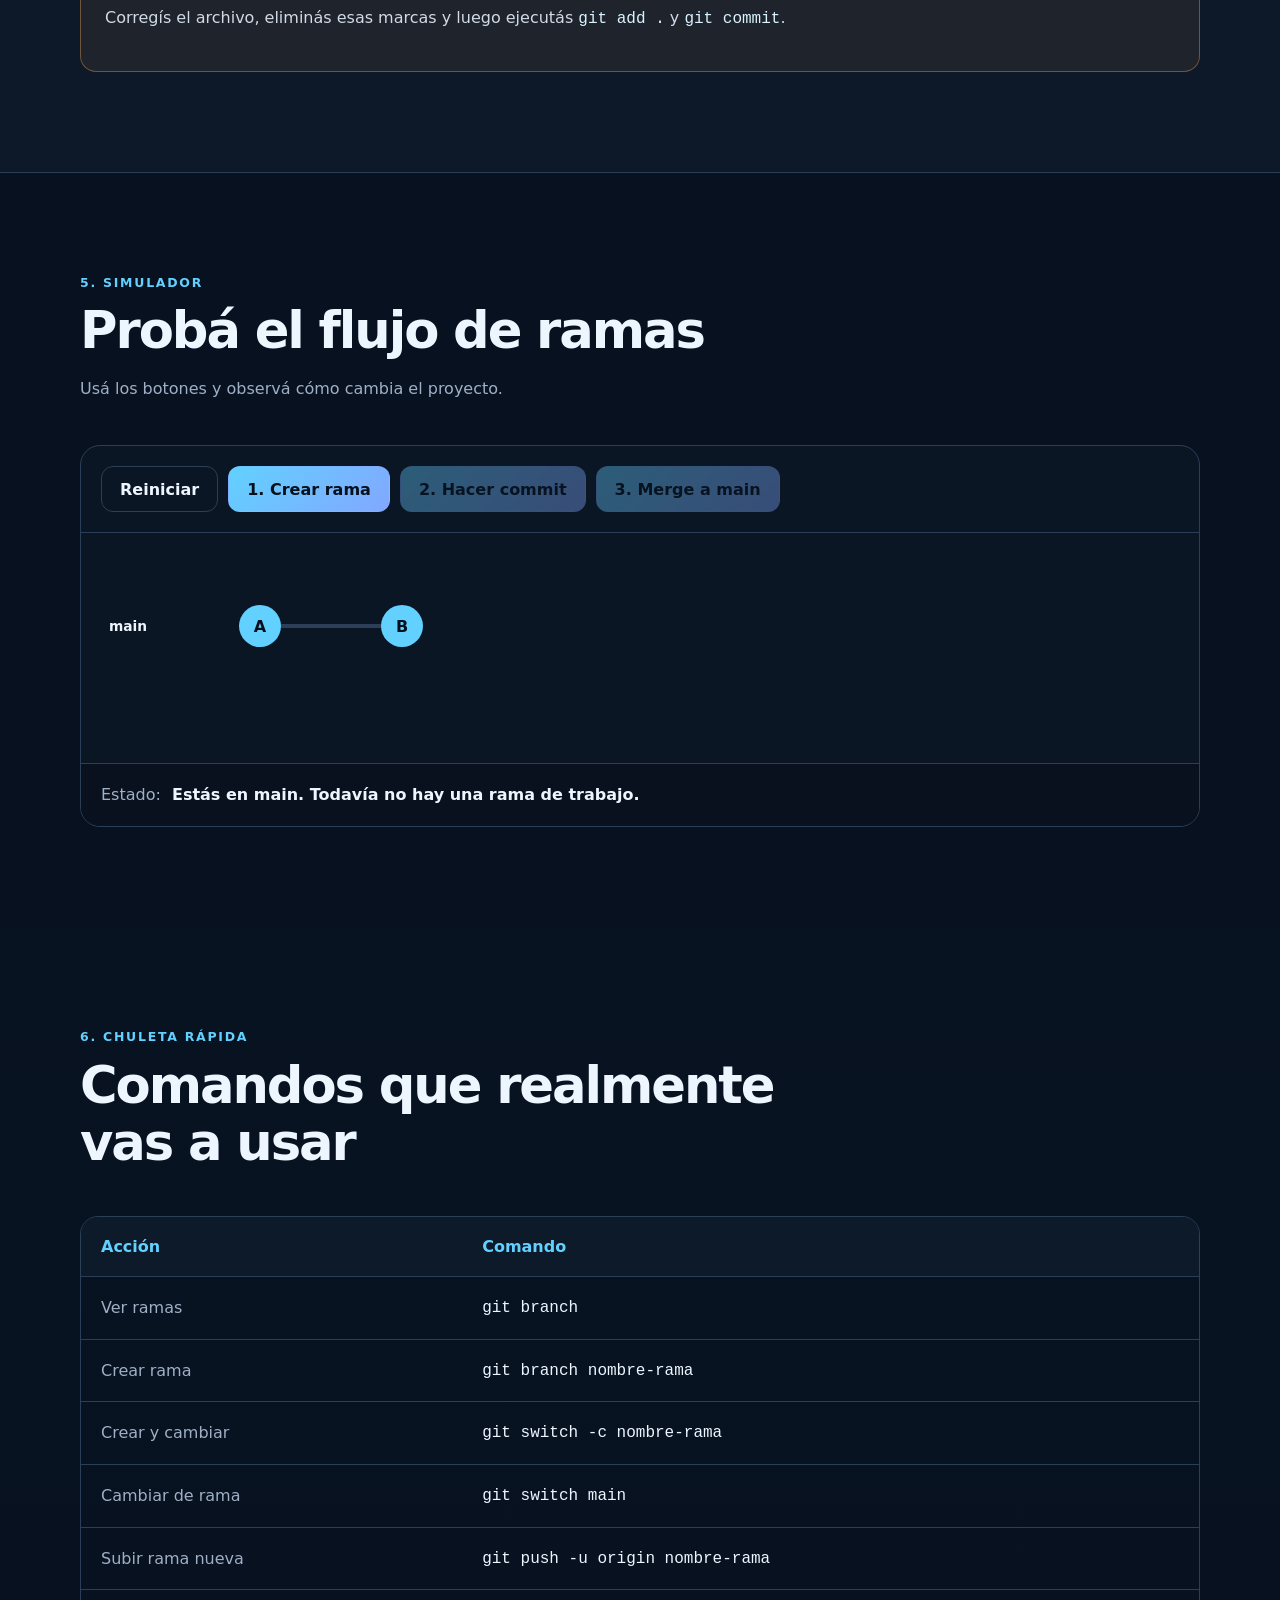
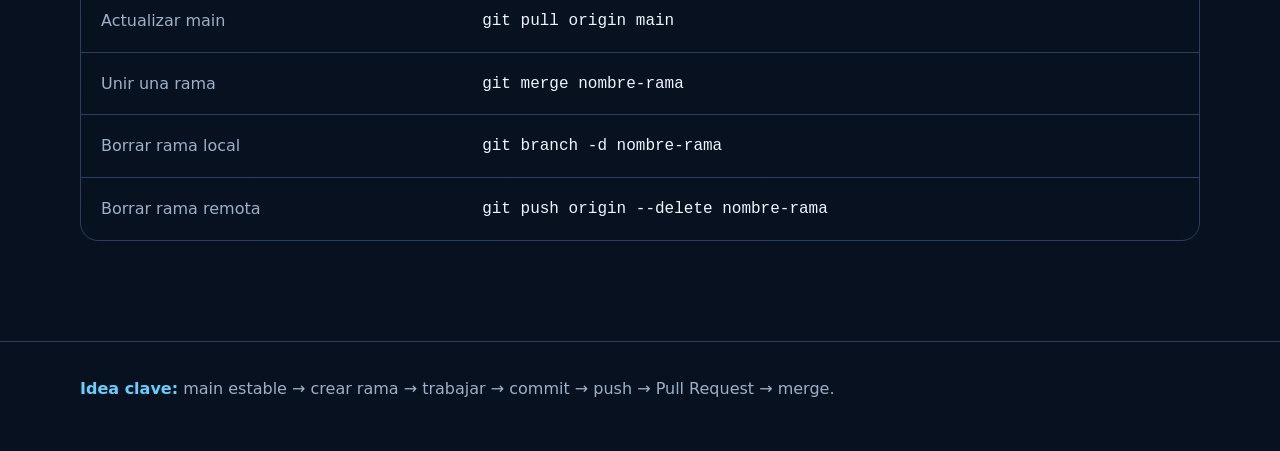
==== commit aeb7ccf9: "tomas 1" ====
--- a/index.html
+++ b/index.html
@@ -15,8 +15,8 @@
 
     <div class="container hero-grid">
       <section>
-        <p class="eyebrow">Git GitHub explicado visualmente</p>
-        <h1>Entendé las ramas de GitHub sin enredarte</h1>
+        <p class="eyebrow">Git GitHub explicado visualmente!</p>
+        <h1>Entendé las ramas de GitHub sin enredarte!</h1>
         <p class="hero-copy">
           Una rama es una línea de trabajo independiente. Podés desarrollar una función,
           probar cambios y recién después unirlos a <strong>main</strong> mediante un merge.
@@ -29,7 +29,7 @@
 
       <section class="terminal-card" aria-label="Ejemplo de comandos Git">
         <div class="terminal-top">
-          <span></span><span></span><span></span>
+          
           <small>terminal</small>
         </div>
         <pre><code><span class="muted"># Crear una rama nueva</span>
